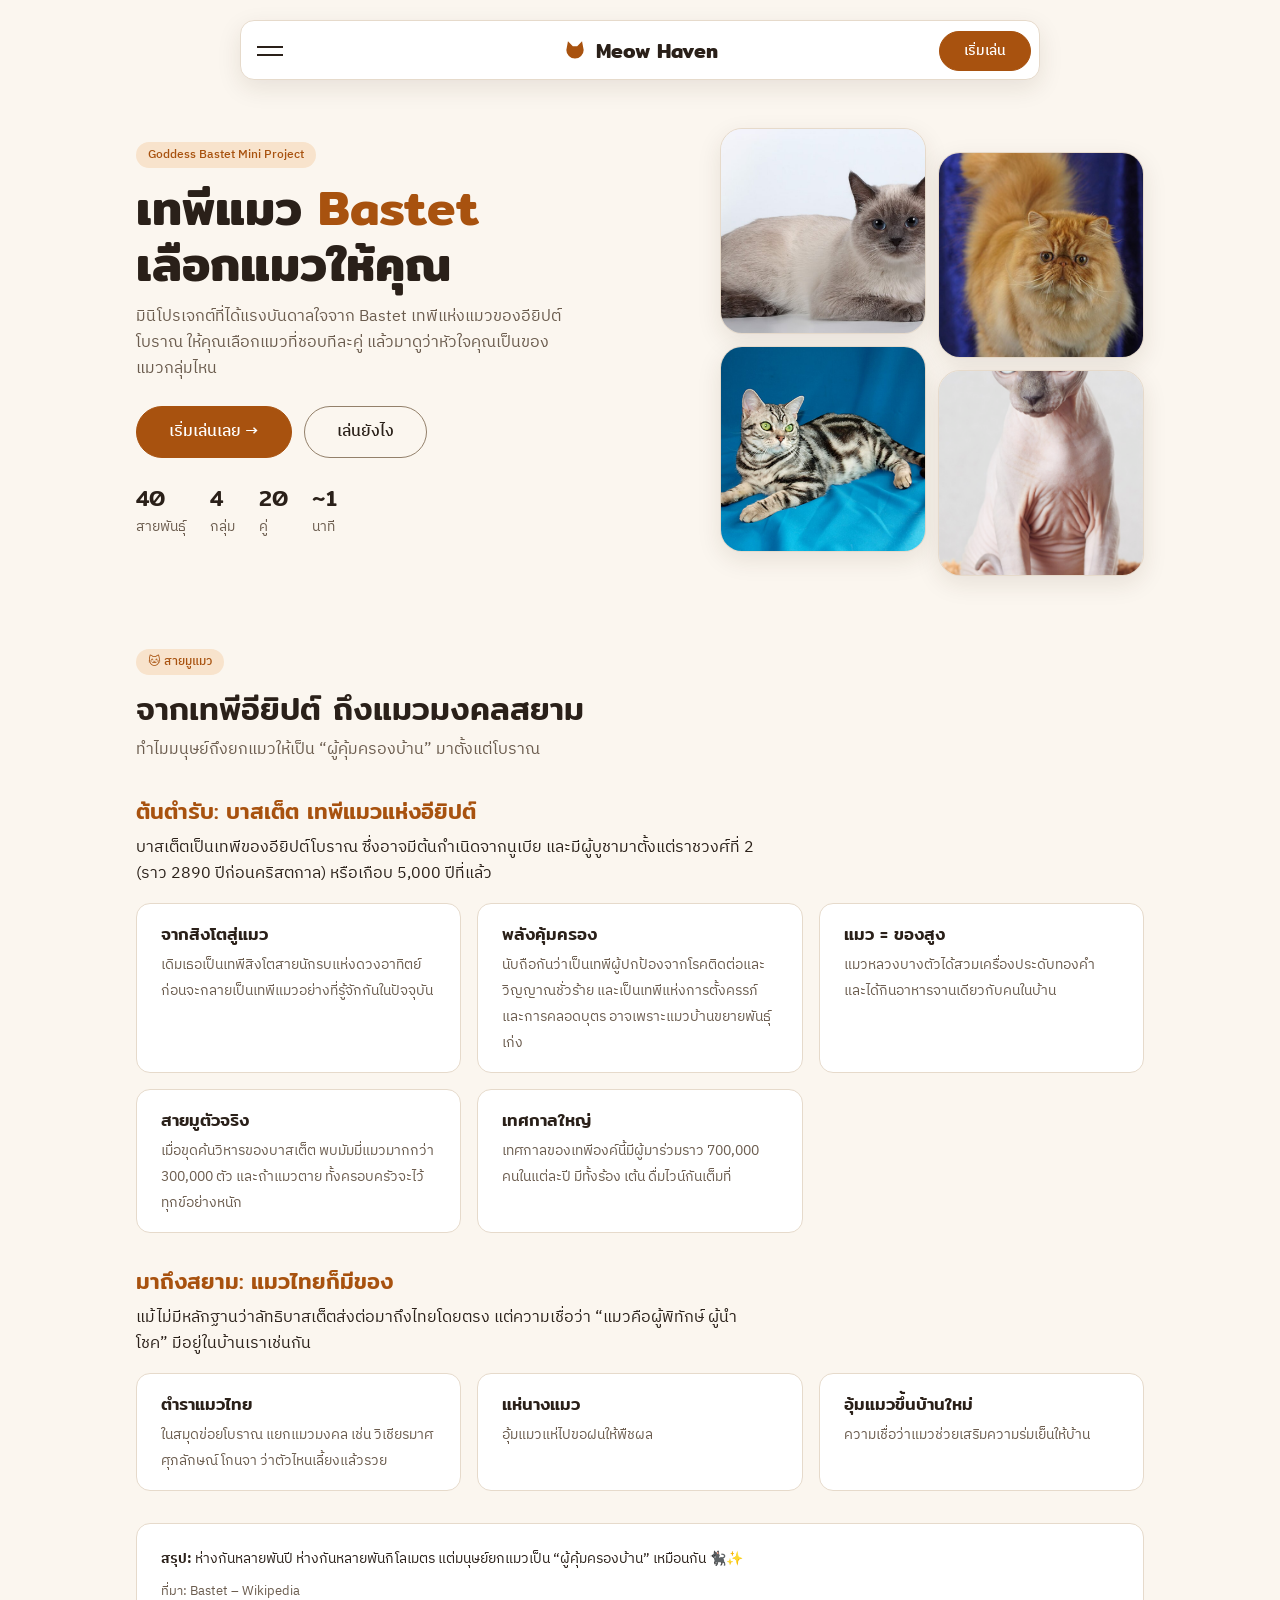
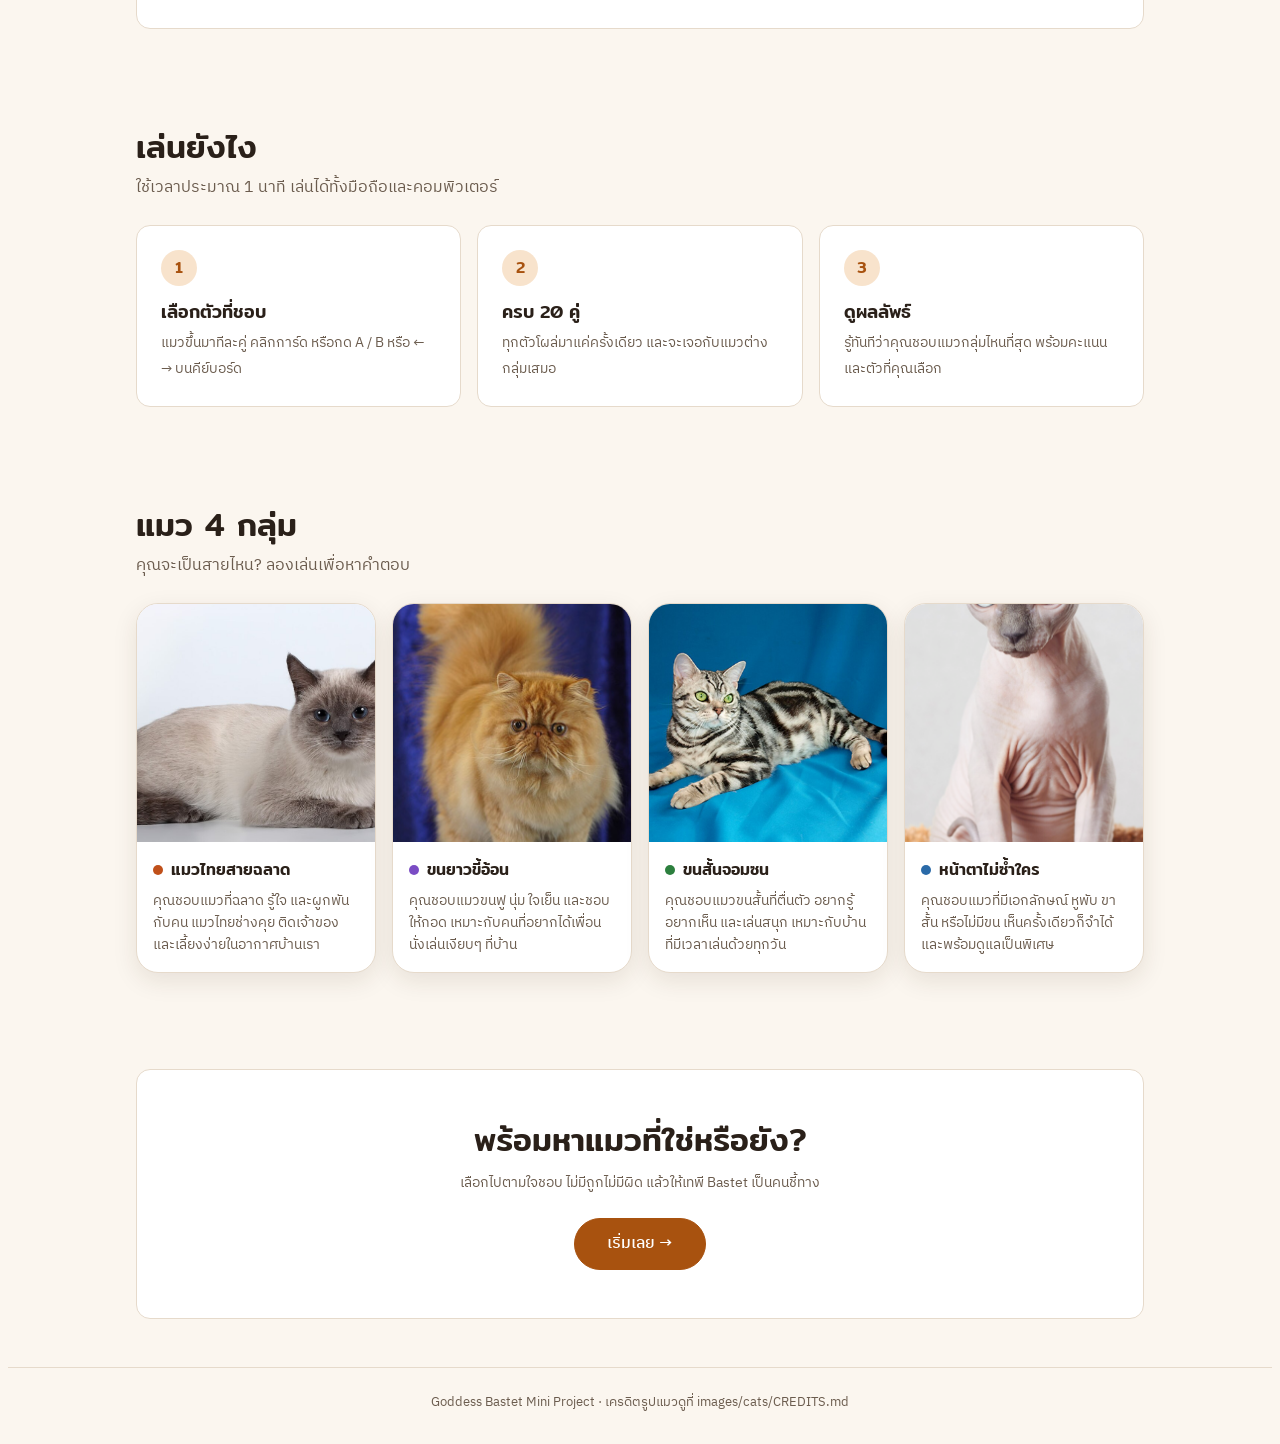
==== about.html @ 427f1155 "new menu to  home and index" ====
<!doctype html>
<html lang="th">

<head>
  <meta charset="utf-8">
  <meta name="viewport" content="width=device-width,initial-scale=1,viewport-fit=cover">
  <title>Goddess Bastet Mini Project</title>
  <meta name="description"
    content="มินิโปรเจกต์ Meow Haven เกมเลือกแมวทีละคู่ เพื่อหาว่าคุณเหมาะกับแมวกลุ่มไหน ตั้งชื่อตามเทพีแมว Bastet">
  <link rel="preconnect" href="https://fonts.googleapis.com">
  <link rel="stylesheet"
    href="https://fonts.googleapis.com/css2?family=IBM+Plex+Sans+Thai:wght@400;500;600&family=Mitr:wght@400;500;600&display=swap">
  <link rel="stylesheet" href="styles.css">
  <style>
    html {
      scroll-padding-top: 84px;
    }

    a {
      color: inherit;
    }

    .mh-btn {
      text-decoration: none;
    }

    .sec {
      padding-block: var(--space-12);
    }

    .sec h2 {
      font-size: 32px;
      line-height: 42px;
      font-weight: 500;
      margin-bottom: var(--space-2);
    }

    .sec>.wrap>p {
      margin: 0 0 var(--space-6);
      color: var(--ink-muted);
      max-width: 620px;
    }

    .hero__art {
      display: grid;
      grid-template-columns: 1fr 1fr;
      gap: var(--space-3);
    }

    .hero__art img {
      width: 100%;
      aspect-ratio: 1/1;
      object-fit: cover;
      border-radius: var(--radius-lg);
      border: 1px solid var(--line);
      box-shadow: var(--shadow-card);
      background: var(--surface-raised);
    }

    .hero__art img:nth-child(even) {
      transform: translateY(var(--space-6));
    }

    .hero__cta {
      display: flex;
      flex-wrap: wrap;
      gap: var(--space-3);
    }

    .sec .mh-chip {
      margin-bottom: var(--space-3);
    }

    .sub {
      font-size: 22px;
      line-height: 32px;
      font-weight: 500;
      margin: var(--space-8) 0 var(--space-2);
      color: var(--brand);
    }

    .sec>.wrap>p.story {
      color: var(--ink);
      margin-bottom: var(--space-4);
    }

    .facts-grid {
      list-style: none;
      margin: 0;
      padding: 0;
      display: grid;
      grid-template-columns: repeat(auto-fill, minmax(260px, 1fr));
      gap: var(--space-4);
    }

    .facts-grid li {
      background: var(--surface);
      border: 1px solid var(--line);
      border-radius: var(--radius-md);
      padding: var(--space-4) var(--space-6);
    }

    .facts-grid b {
      display: block;
      font-family: var(--font-display);
      font-weight: 500;
      font-size: 17px;
      line-height: 28px;
      margin-bottom: var(--space-1);
    }

    .facts-grid span {
      font-size: 14px;
      line-height: 24px;
      color: var(--ink-muted);
    }

    .summary {
      margin-top: var(--space-8);
    }

    .sec>.wrap>.summary p {
      margin: 0 0 var(--space-2);
      color: var(--ink);
      max-width: none;
    }

    .summary small {
      color: var(--ink-muted);
    }

    .steps {
      list-style: none;
      margin: 0;
      padding: 0;
      display: grid;
      grid-template-columns: repeat(3, minmax(0, 1fr));
      gap: var(--space-4);
      counter-reset: step;
    }

    .steps li {
      counter-increment: step;
      background: var(--surface);
      border: 1px solid var(--line);
      border-radius: var(--radius-md);
      padding: var(--space-6);
    }

    .steps li::before {
      content: counter(step);
      display: grid;
      place-items: center;
      width: 36px;
      height: 36px;
      border-radius: 50%;
      background: var(--brand-soft);
      color: var(--brand);
      font-family: var(--font-display);
      font-weight: 500;
      margin-bottom: var(--space-3);
    }

    .steps b {
      display: block;
      font-family: var(--font-display);
      font-weight: 500;
      font-size: 18px;
      line-height: 28px;
      margin-bottom: var(--space-1);
    }

    .steps span {
      font-size: 14px;
      line-height: 24px;
      color: var(--ink-muted);
    }

    .group-grid {
      display: grid;
      grid-template-columns: repeat(4, minmax(0, 1fr));
      gap: var(--space-4);
    }

    .group-card {
      background: var(--surface);
      border: 1px solid var(--line);
      border-radius: var(--radius-lg);
      overflow: hidden;
      box-shadow: var(--shadow-card);
      display: flex;
      flex-direction: column;
    }

    .group-card img {
      width: 100%;
      aspect-ratio: 1/1;
      object-fit: cover;
      display: block;
      background: var(--surface-raised);
    }

    .group-card div {
      padding: var(--space-4);
    }

    .group-card h3 {
      font-size: 16px;
      line-height: 24px;
      font-weight: 500;
      display: flex;
      align-items: center;
      gap: var(--space-2);
      margin-bottom: var(--space-2);
    }

    .group-card h3 i {
      width: 10px;
      height: 10px;
      border-radius: 50%;
      flex: none;
    }

    .group-card p {
      margin: 0;
      font-size: 14px;
      line-height: 22px;
      color: var(--ink-muted);
    }

    .cta {
      text-align: center;
    }

    .cta .mh-panel {
      padding: var(--space-12) var(--space-6);
    }

    .cta h2 {
      margin-bottom: var(--space-3);
    }

    .cta p {
      margin: 0 auto var(--space-6);
      max-width: 480px;
      color: var(--ink-muted);
    }

    .foot {
      border-top: 1px solid var(--line);
      padding-block: var(--space-6);
      font-size: 13px;
      line-height: 20px;
      color: var(--ink-muted);
      text-align: center;
    }

    @media (max-width:820px) {

      .hero,
      .steps {
        grid-template-columns: 1fr;
      }

      .group-grid {
        grid-template-columns: repeat(2, minmax(0, 1fr));
      }

      .hero h1 {
        font-size: 36px;
        line-height: 44px;
      }

      .hero__art {
        order: -1;
      }

      .hero__art img:nth-child(even) {
        transform: none;
      }
    }

    .cn-wrap {
      position: sticky;
      top: 0;
      z-index: 20;
      padding: var(--space-3) var(--space-4) 0;
      display: flex;
      justify-content: center;
      pointer-events: none;
    }

    .cn {
      pointer-events: auto;
      width: 100%;
      max-width: 800px;
      background: var(--surface);
      border: 1px solid var(--line);
      border-radius: var(--radius-md);
      box-shadow: var(--shadow-card);
      height: 60px;
      overflow: hidden;
      transition: height .4s cubic-bezier(.2, .8, .2, 1);
      will-change: height;
    }

    .cn.is-open {
      height: var(--cn-h, 260px);
    }

    .cn__top {
      height: 60px;
      display: flex;
      align-items: center;
      justify-content: space-between;
      padding: 0 var(--space-2) 0 var(--space-4);
      position: relative;
    }

    .cn__logo {
      position: absolute;
      left: 50%;
      transform: translateX(-50%);
      font-family: var(--font-display);
      font-weight: 600;
      font-size: 20px;
      text-decoration: none;
      display: flex;
      align-items: center;
      gap: var(--space-2);
      white-space: nowrap;
    }

    .cn__logo svg {
      width: 26px;
      height: 26px;
      fill: var(--brand);
    }

    .cn__burger {
      all: unset;
      cursor: pointer;
      width: 36px;
      height: 36px;
      display: flex;
      flex-direction: column;
      justify-content: center;
      gap: 6px;
    }

    .cn__burger span {
      display: block;
      height: 2px;
      width: 26px;
      background: var(--ink);
      transition: transform .3s, opacity .3s;
      transform-origin: 50% 50%;
    }

    .cn__burger[aria-expanded="true"] span:first-child {
      transform: translateY(4px) rotate(45deg);
    }

    .cn__burger[aria-expanded="true"] span:last-child {
      transform: translateY(-4px) rotate(-45deg);
    }

    .cn__burger:focus-visible {
      outline: 2px solid var(--brand);
      outline-offset: 3px;
    }

    .cn__cta {
      height: 40px;
    }

    .cn__cards {
      display: flex;
      gap: var(--space-2);
      padding: var(--space-2);
    }

    .cn__card {
      flex: 1 1 0;
      min-width: 0;
      background: var(--c);
      border-radius: var(--radius-sm);
      padding: var(--space-4);
      display: flex;
      flex-direction: column;
      gap: var(--space-1);
      opacity: 0;
      transform: translateY(40px);
      transition: opacity .35s ease-out, transform .35s ease-out;
    }

    .cn.is-open .cn__card {
      opacity: 1;
      transform: none;
    }

    .cn.is-open .cn__card:nth-child(2) {
      transition-delay: .07s;
    }

    .cn.is-open .cn__card:nth-child(3) {
      transition-delay: .14s;
    }

    .cn__card h3 {
      font-size: 20px;
      line-height: 28px;
      font-weight: 500;
      margin-bottom: var(--space-2);
      color: var(--ink);
    }

    .cn__card a {
      font-size: 15px;
      line-height: 24px;
      color: var(--ink);
      text-decoration: none;
      opacity: .85;
      transition: opacity .15s, color .15s;
    }

    .cn__card a:hover {
      opacity: 1;
      color: var(--brand);
    }


    .cn:not(.is-open) .cn__card a {
      visibility: hidden;
    }

    @media (max-width:820px) {
      .cn.is-open {
        height: var(--cn-h, 420px);
      }

      .cn__cards {
        flex-direction: column;
      }

      .cn__card {
        flex: none;
      }
    }

    @media (prefers-reduced-motion:reduce) {

      .cn,
      .cn__card,
      .cn__burger span {
        transition: none;
      }
    }
  </style>
</head>

<body>

  <div class="cn-wrap">
    <nav class="cn" id="cardNav" aria-label="หลัก">
      <div class="cn__top">
        <button class="cn__burger" id="cnBurger" type="button" aria-label="เปิดเมนู" aria-expanded="false"
          aria-controls="cnCards"><span></span><span></span></button>
        <a class="cn__logo" href="Index.html"><svg viewBox="0 0 24 24" aria-hidden="true">
            <path d="M4 11 L5.5 3 L10 7.5 h4 L18.5 3 L20 11 a8 8 0 1 1 -16 0Z" />
          </svg>Meow Haven</a>
        <a class="mh-btn mh-btn--primary cn__cta" href="Index.html">เริ่มเล่น</a>
      </div>
      <div class="cn__cards" id="cnCards">
        <div class="cn__card" style="--c:#3a2a1b">
          <h3>สำรวจ</h3>
          <a href="#about">↗ สายมูแมว</a>
          <a href="#how">↗ เล่นยังไง</a>
          <a href="Index.html">↗ กลับหน้าแรก</a>
        </div>
        <div class="cn__card" style="--c:#2d251f">
          <h3>กลุ่มแมว</h3>
          <a href="#groups">↗ 4 กลุ่มแมว</a>
          <a href="#about">↗ ตำนาน Bastet</a>
        </div>
        <div class="cn__card" style="--c:#4a3320">
          <h3>เล่นเลย</h3>
          <a href="Index.html">↗ A/B Test</a>
          <a href="Index.html#test">↗ เริ่มเลือกแมว</a>
        </div>
      </div>
    </nav>
  </div>

  <main>
    <!-- HERO -->
    <section class="wrap hero">
      <div>
        <span class="mh-chip">Goddess Bastet Mini Project</span>
        <h1>เทพีแมว <em>Bastet</em><br>เลือกแมวให้คุณ</h1>
        <p class="lede">มินิโปรเจกต์ที่ได้แรงบันดาลใจจาก Bastet เทพีแห่งแมวของอียิปต์โบราณ ให้คุณเลือกแมวที่ชอบทีละคู่
          แล้วมาดูว่าหัวใจคุณเป็นของแมวกลุ่มไหน</p>
        <div class="hero__cta">
          <a class="mh-btn mh-btn--primary mh-btn--lg" href="Index.html">เริ่มเล่นเลย →</a>
          <a class="mh-btn mh-btn--lg" href="#how">เล่นยังไง</a>
        </div>
        <div class="facts">
          <span><b>40</b>สายพันธุ์</span><span><b>4</b>กลุ่ม</span><span><b>20</b>คู่</span><span><b>~1</b>นาที</span>
        </div>
      </div>
      <div class="hero__art" aria-hidden="true">
        <img src="images/cats/thai-1.jpg" alt="">
        <img src="images/cats/fluffy-1.jpg" alt="">
        <img src="images/cats/active-1.jpg" alt="">
        <img src="images/cats/unique-1.jpg" alt="">
      </div>
    </section>

    <!-- ABOUT -->
    <section class="sec" id="about">
      <div class="wrap">
        <span class="mh-chip">🐱 สายมูแมว</span>
        <h2>จากเทพีอียิปต์ ถึงแมวมงคลสยาม</h2>
        <p>ทำไมมนุษย์ถึงยกแมวให้เป็น “ผู้คุ้มครองบ้าน” มาตั้งแต่โบราณ</p>

        <h3 class="sub">ต้นตำรับ: บาสเต็ต เทพีแมวแห่งอียิปต์</h3>
        <p class="story">บาสเต็ตเป็นเทพีของอียิปต์โบราณ ซึ่งอาจมีต้นกำเนิดจากนูเบีย และมีผู้บูชามาตั้งแต่ราชวงศ์ที่ 2
          (ราว 2890 ปีก่อนคริสตกาล) หรือเกือบ 5,000 ปีที่แล้ว</p>
        <ul class="facts-grid">
          <li><b>จากสิงโตสู่แมว</b><span>เดิมเธอเป็นเทพีสิงโตสายนักรบแห่งดวงอาทิตย์
              ก่อนจะกลายเป็นเทพีแมวอย่างที่รู้จักกันในปัจจุบัน</span></li>
          <li><b>พลังคุ้มครอง</b><span>นับถือกันว่าเป็นเทพีผู้ปกป้องจากโรคติดต่อและวิญญาณชั่วร้าย
              และเป็นเทพีแห่งการตั้งครรภ์และการคลอดบุตร อาจเพราะแมวบ้านขยายพันธุ์เก่ง</span></li>
          <li><b>แมว = ของสูง</b><span>แมวหลวงบางตัวได้สวมเครื่องประดับทองคำ และได้กินอาหารจานเดียวกับคนในบ้าน</span>
          </li>
          <li><b>สายมูตัวจริง</b><span>เมื่อขุดค้นวิหารของบาสเต็ต พบมัมมี่แมวมากกว่า 300,000 ตัว และถ้าแมวตาย
              ทั้งครอบครัวจะไว้ทุกข์อย่างหนัก</span></li>
          <li><b>เทศกาลใหญ่</b><span>เทศกาลของเทพีองค์นี้มีผู้มาร่วมราว 700,000 คนในแต่ละปี มีทั้งร้อง เต้น
              ดื่มไวน์กันเต็มที่</span></li>
        </ul>

        <h3 class="sub">มาถึงสยาม: แมวไทยก็มีของ</h3>
        <p class="story">แม้ไม่มีหลักฐานว่าลัทธิบาสเต็ตส่งต่อมาถึงไทยโดยตรง แต่ความเชื่อว่า “แมวคือผู้พิทักษ์ ผู้นำโชค”
          มีอยู่ในบ้านเราเช่นกัน</p>
        <ul class="facts-grid">
          <li><b>ตำราแมวไทย</b><span>ในสมุดข่อยโบราณ แยกแมวมงคล เช่น วิเชียรมาศ ศุภลักษณ์ โกนจา
              ว่าตัวไหนเลี้ยงแล้วรวย</span></li>
          <li><b>แห่นางแมว</b><span>อุ้มแมวแห่ไปขอฝนให้พืชผล</span></li>
          <li><b>อุ้มแมวขึ้นบ้านใหม่</b><span>ความเชื่อว่าแมวช่วยเสริมความร่มเย็นให้บ้าน</span></li>
        </ul>

        <div class="mh-panel summary">
          <p><b>สรุป:</b> ห่างกันหลายพันปี ห่างกันหลายพันกิโลเมตร แต่มนุษย์ยกแมวเป็น “ผู้คุ้มครองบ้าน” เหมือนกัน 🐈‍⬛✨
          </p>
          <small>ที่มา: Bastet – Wikipedia</small>
        </div>
      </div>
    </section>

    <!-- HOW -->
    <section class="sec" id="how">
      <div class="wrap">
        <h2>เล่นยังไง</h2>
        <p>ใช้เวลาประมาณ 1 นาที เล่นได้ทั้งมือถือและคอมพิวเตอร์</p>
        <ol class="steps">
          <li><b>เลือกตัวที่ชอบ</b><span>แมวขึ้นมาทีละคู่ คลิกการ์ด หรือกด A / B หรือ ← → บนคีย์บอร์ด</span></li>
          <li><b>ครบ 20 คู่</b><span>ทุกตัวโผล่มาแค่ครั้งเดียว และจะเจอกับแมวต่างกลุ่มเสมอ</span></li>
          <li><b>ดูผลลัพธ์</b><span>รู้ทันทีว่าคุณชอบแมวกลุ่มไหนที่สุด พร้อมคะแนนและตัวที่คุณเลือก</span></li>
        </ol>
      </div>
    </section>

    <!-- GROUPS (rendered from groups.js) -->
    <section class="sec" id="groups">
      <div class="wrap">
        <h2>แมว 4 กลุ่ม</h2>
        <p>คุณจะเป็นสายไหน? ลองเล่นเพื่อหาคำตอบ</p>
        <div class="group-grid" id="groupGrid"></div>
      </div>
    </section>

    <!-- CTA -->
    <section class="sec cta">
      <div class="wrap">
        <div class="mh-panel">
          <h2>พร้อมหาแมวที่ใช่หรือยัง?</h2>
          <p>เลือกไปตามใจชอบ ไม่มีถูกไม่มีผิด แล้วให้เทพี Bastet เป็นคนชี้ทาง</p>
          <a class="mh-btn mh-btn--primary mh-btn--lg" href="Index.html">เริ่มเลย →</a>
        </div>
      </div>
    </section>
  </main>

  <footer class="foot">
    <div class="wrap">Goddess Bastet Mini Project · เครดิตรูปแมวดูที่ images/cats/CREDITS.md</div>
  </footer>

  <script>
    (function () {
      var nav = document.getElementById('cardNav'), btn = document.getElementById('cnBurger'), cards = document.getElementById('cnCards');
      function size() { nav.style.setProperty('--cn-h', (60 + cards.scrollHeight) + 'px'); }
      function set(o) { if (o) size(); nav.classList.toggle('is-open', o); btn.setAttribute('aria-expanded', o); btn.setAttribute('aria-label', o ? 'ปิดเมนู' : 'เปิดเมนู'); }
      btn.addEventListener('click', function () { set(!nav.classList.contains('is-open')); });
      cards.addEventListener('click', function (e) { if (e.target.closest('a')) set(false); });
      document.addEventListener('keydown', function (e) { if (e.key === 'Escape') set(false); });
      window.addEventListener('resize', function () { if (nav.classList.contains('is-open')) size(); });
    })();
  </script>
  <script src="groups.js"></script>
  <script>
    // Build the four group cards from groups.js: cover photo (first cat), name and the group's description
    document.getElementById("groupGrid").innerHTML = Object.keys(groups).map(key => {
      const group = groups[key];
      return `<article class="group-card">
    <img src="images/cats/${key}-1.jpg" alt="">
    <div><h3><i style="background:var(${group.color})"></i>${group.name}</h3><p>${group.desc}</p></div>
  </article>`;
    }).join("");
  </script>
</body>

</html>
---- styles.css ----
/* Layout: sticky nav, one centred column (max 1040px); three screens swap in place: intro → test → result */
:root {
  --bg:#17130f; --surface:#221c17; --surface-raised:#2d251f; --line:#3d332b; --line-strong:#7d6e60;
  --ink:#f5ede4; --ink-muted:#b3a596; --brand:#f2a65a; --brand-soft:#3a2a1b; --on-brand:#1d140c;
  --group-thai:#f08a4b; --group-fluffy:#b48ff0; --group-active:#7fd18b; --group-unique:#6cb8f0;
  --shadow-card:0 8px 24px rgba(0,0,0,.35); --shadow-lift:0 14px 36px rgba(0,0,0,.5);
  --font-display:"Mitr","IBM Plex Sans Thai",system-ui,sans-serif;
  --font-body:"IBM Plex Sans Thai",system-ui,sans-serif;
  --space-1:4px; --space-2:8px; --space-3:12px; --space-4:16px; --space-6:24px; --space-8:32px; --space-12:48px;
  --radius-sm:8px; --radius-md:14px; --radius-lg:22px; --radius-pill:999px;
  color-scheme:dark;
}
@media (prefers-color-scheme: light) { :root:not([data-theme="dark"]) {
  --bg:#fbf6ef; --surface:#ffffff; --surface-raised:#f3eadf; --line:#e6dacb; --line-strong:#93806a;
  --ink:#2a2019; --ink-muted:#6b5c4e; --brand:#a8520f; --brand-soft:#f8e3cc; --on-brand:#ffffff;
  --group-thai:#c0501a; --group-fluffy:#7a4cc4; --group-active:#2c7f3e; --group-unique:#2a6aa8;
  --shadow-card:0 8px 24px rgba(60,40,20,.10); --shadow-lift:0 14px 36px rgba(60,40,20,.18);
  color-scheme:light; } }
:root[data-theme="light"] {
  --bg:#fbf6ef; --surface:#ffffff; --surface-raised:#f3eadf; --line:#e6dacb; --line-strong:#93806a;
  --ink:#2a2019; --ink-muted:#6b5c4e; --brand:#a8520f; --brand-soft:#f8e3cc; --on-brand:#ffffff;
  --group-thai:#c0501a; --group-fluffy:#7a4cc4; --group-active:#2c7f3e; --group-unique:#2a6aa8;
  --shadow-card:0 8px 24px rgba(60,40,20,.10); --shadow-lift:0 14px 36px rgba(60,40,20,.18);
  color-scheme:light;
}
* { box-sizing:border-box; }
body { background:var(--bg); color:var(--ink); font-family:var(--font-body); font-size:16px; line-height:26px; }
h1,h2,h3 { font-family:var(--font-display); text-wrap:balance; margin:0; }
.wrap { max-width:1040px; margin:0 auto; padding-left:max(16px, env(safe-area-inset-left,0px)); padding-right:max(16px, env(safe-area-inset-right,0px)); }

/* Nav */
.mh-nav { position:sticky; top:env(safe-area-inset-top,0px); z-index:10; background:var(--surface); border-bottom:1px solid var(--line); }
.mh-nav .wrap { display:flex; align-items:center; justify-content:space-between; gap:var(--space-4); padding-block:var(--space-3); }
.mh-nav__logo { font-family:var(--font-display); font-weight:600; font-size:20px; color:var(--ink); text-decoration:none; display:flex; align-items:center; gap:var(--space-2); white-space:nowrap; }
.mh-nav__logo svg { width:26px; height:26px; fill:var(--brand); }
.mh-nav__links { display:flex; gap:var(--space-1); list-style:none; margin:0; padding:0; }
.mh-nav__links a { display:block; padding:var(--space-2) var(--space-3); border-radius:var(--radius-pill); font-size:14px; line-height:22px; color:var(--ink-muted); text-decoration:none; white-space:nowrap; transition:background .15s ease-out,color .15s ease-out; }
.mh-nav__links a:hover { background:var(--surface-raised); color:var(--ink); }
.mh-nav__links a[aria-current="page"] { background:var(--brand-soft); color:var(--brand); font-weight:500; }

/* Buttons */
.mh-btn { font:inherit; font-size:14px; line-height:20px; font-weight:500; height:44px; padding:0 var(--space-6); border-radius:var(--radius-pill); border:1px solid var(--line-strong); background:transparent; color:var(--ink); cursor:pointer; display:inline-flex; align-items:center; gap:var(--space-2); transition:background .15s ease-out,transform .15s ease-out; }
.mh-btn:hover { background:var(--surface-raised); }
.mh-btn:active { transform:translateY(1px); }
.mh-btn--primary { background:var(--brand); border-color:var(--brand); color:var(--on-brand); }
.mh-btn--primary:hover { background:var(--brand); filter:brightness(1.08); }
.mh-btn--lg { height:52px; padding:0 var(--space-8); font-size:16px; }
:focus-visible { outline:2px solid var(--brand); outline-offset:3px; }

.mh-chip { display:inline-flex; font-size:12px; line-height:18px; font-weight:500; padding:var(--space-1) var(--space-3); border-radius:var(--radius-pill); background:var(--brand-soft); color:var(--brand); }
.mh-panel { background:var(--surface); border:1px solid var(--line); border-radius:var(--radius-md); padding:var(--space-6); min-width:0; }
.muted { color:var(--ink-muted); }

/* Intro */
.hero { display:grid; grid-template-columns:1.3fr 1fr; gap:var(--space-8); align-items:center; padding-block:var(--space-12); }
.hero h1 { font-size:48px; line-height:56px; font-weight:600; margin:var(--space-3) 0; }
.hero h1 em { font-style:normal; color:var(--brand); }
.lede { color:var(--ink-muted); margin:0 0 var(--space-6); max-width:440px; }
.facts { display:flex; gap:var(--space-6); margin-top:var(--space-6); font-size:14px; color:var(--ink-muted); }
.facts b { display:block; font-family:var(--font-display); font-size:22px; line-height:32px; color:var(--ink); font-weight:500; }
.mh-panel h2 { font-size:22px; line-height:32px; font-weight:500; margin-bottom:var(--space-1); }
.mh-panel > p { margin:0 0 var(--space-4); font-size:14px; line-height:22px; color:var(--ink-muted); }
.rules { margin:0; padding-left:20px; font-size:14px; line-height:24px; color:var(--ink-muted); display:grid; gap:var(--space-1); }

.breeds { padding-block:0 var(--space-12); }
.breeds h2 { font-size:32px; line-height:42px; font-weight:500; margin-bottom:var(--space-2); }
.breeds > p { margin:0 0 var(--space-6); color:var(--ink-muted); }
.breed-grid { display:grid; grid-template-columns:repeat(4,minmax(0,1fr)); gap:var(--space-4); }
.breed-col h3 { font-size:16px; line-height:24px; font-weight:500; display:flex; align-items:center; gap:var(--space-2); margin-bottom:var(--space-2); }
.breed-col h3 i { width:10px; height:10px; border-radius:50%; display:inline-block; }
.breed-col ul { list-style:none; margin:0; padding:0; font-size:14px; line-height:22px; }
.breed-col li { padding:var(--space-1) 0; border-top:1px solid var(--line); display:flex; justify-content:space-between; gap:var(--space-2); }
.breed-col li span { color:var(--ink-muted); text-align:right; }

/* Test */
.test { padding-block:var(--space-8) var(--space-12); display:flex; flex-direction:column; align-items:center; gap:var(--space-8); }
.mh-progress { display:flex; flex-direction:column; gap:var(--space-2); width:100%; max-width:640px; }
.mh-progress__meta { display:flex; justify-content:space-between; gap:var(--space-2); font-size:12px; line-height:18px; font-weight:500; color:var(--ink-muted); font-variant-numeric:tabular-nums; }
.mh-progress__track { height:8px; border-radius:var(--radius-sm); background:var(--surface-raised); overflow:hidden; }
.mh-progress__fill { height:100%; width:0; border-radius:var(--radius-sm); background:var(--brand); transition:width .25s ease-out; }
.test h2 { font-size:22px; line-height:32px; font-weight:500; text-align:center; }
.mh-vs { display:flex; gap:var(--space-6); align-items:center; justify-content:center; width:100%; }
.mh-vs__or { font-family:var(--font-display); font-size:14px; color:var(--ink-muted); }
.mh-card { all:unset; box-sizing:border-box; display:flex; flex-direction:column; width:100%; max-width:300px; background:var(--surface); border:1px solid var(--line); border-radius:var(--radius-lg); box-shadow:var(--shadow-card); overflow:hidden; cursor:pointer; transition:transform .2s ease-out,box-shadow .2s ease-out,border-color .2s; }
.mh-card:hover { transform:translateY(-4px); box-shadow:var(--shadow-lift); }
.mh-card:focus-visible { outline:2px solid var(--brand); outline-offset:3px; }
.mh-card.is-chosen { animation:mh-pop .3s ease-out; border-color:var(--brand); }
.mh-card__photo { aspect-ratio:1/1; width:100%; max-width:100%; display:block; background:var(--surface-raised); object-fit:cover; }
.mh-card__photo svg { width:100%; height:100%; display:block; }
.mh-card__body { padding:var(--space-4); display:flex; flex-direction:column; gap:var(--space-1); }
.mh-card__name { font-family:var(--font-display); font-size:22px; line-height:32px; font-weight:500; }
.mh-card__trait { font-size:14px; line-height:22px; color:var(--ink-muted); }
.mh-card__key { align-self:flex-start; margin-top:var(--space-2); font-size:12px; line-height:18px; font-weight:500; padding:0 var(--space-2); border:1px solid var(--line-strong); border-radius:var(--radius-pill); color:var(--ink-muted); }
@keyframes mh-pop { 0%{transform:scale(1)} 40%{transform:scale(1.04)} 100%{transform:scale(1)} }

/* Result */
.result { padding-block:var(--space-12); display:grid; grid-template-columns:1fr 1fr; gap:var(--space-8); align-items:start; }
.result h1 { font-size:48px; line-height:56px; font-weight:600; margin:var(--space-3) 0 var(--space-3); }
.result .desc { color:var(--ink-muted); margin:0 0 var(--space-6); max-width:460px; }
.actions { display:flex; gap:var(--space-3); flex-wrap:wrap; }
.scores { list-style:none; margin:0; padding:0; display:flex; flex-direction:column; }
.mh-score { display:grid; grid-template-columns:28px minmax(0,1fr) auto; align-items:center; gap:var(--space-3); padding:var(--space-2) 0; border-top:1px solid var(--line); font-size:14px; line-height:22px; font-weight:500; color:var(--ink-muted); }
.mh-score:first-child { border-top:0; }
.mh-score__rank { font-family:var(--font-display); font-size:16px; color:var(--ink-muted); font-variant-numeric:tabular-nums; }
.mh-score__name { min-width:0; }
.mh-score__value { text-align:right; font-variant-numeric:tabular-nums; }
.mh-score__value b { font-family:var(--font-display); font-size:18px; font-weight:500; }
.mh-score.is-winner { color:var(--ink); }
.mh-score.is-winner .mh-score__rank { color:var(--brand); }
.mh-score.is-winner .mh-score__name { font-weight:600; }
.picked { grid-column:1/-1; }
.picked h2 { font-size:22px; line-height:32px; font-weight:500; margin-bottom:var(--space-4); }
.mini-grid { display:grid; grid-template-columns:repeat(auto-fill,minmax(140px,1fr)); gap:var(--space-4); }
.mini { background:var(--surface); border:1px solid var(--line); border-radius:var(--radius-md); overflow:hidden; }
.mini .mh-card__photo { border-radius:0; }
.mini div:last-child { padding:var(--space-2) var(--space-3); font-size:14px; line-height:20px; }
.mini small { display:block; color:var(--ink-muted); font-size:12px; line-height:18px; }

@media (max-width:760px) {
  .hero, .result { grid-template-columns:1fr; }
  .breed-grid { grid-template-columns:repeat(2,minmax(0,1fr)); }
}
@media (max-width:600px) {
  .hero h1, .result h1 { font-size:36px; line-height:44px; }
  .mh-nav__links a { padding:var(--space-2); }
  .mh-nav__links li.hide-sm { display:none; }
  .mh-vs { flex-direction:column; gap:var(--space-3); }
  .mh-card { max-width:none; flex-direction:row; }
  .mh-card__photo { width:120px; flex:none; }
  .mh-card__body { justify-content:center; }
  .breed-grid { grid-template-columns:1fr; }
}
@media (prefers-reduced-motion: reduce) { *, *::before, *::after { transition:none !important; animation:none !important; } }
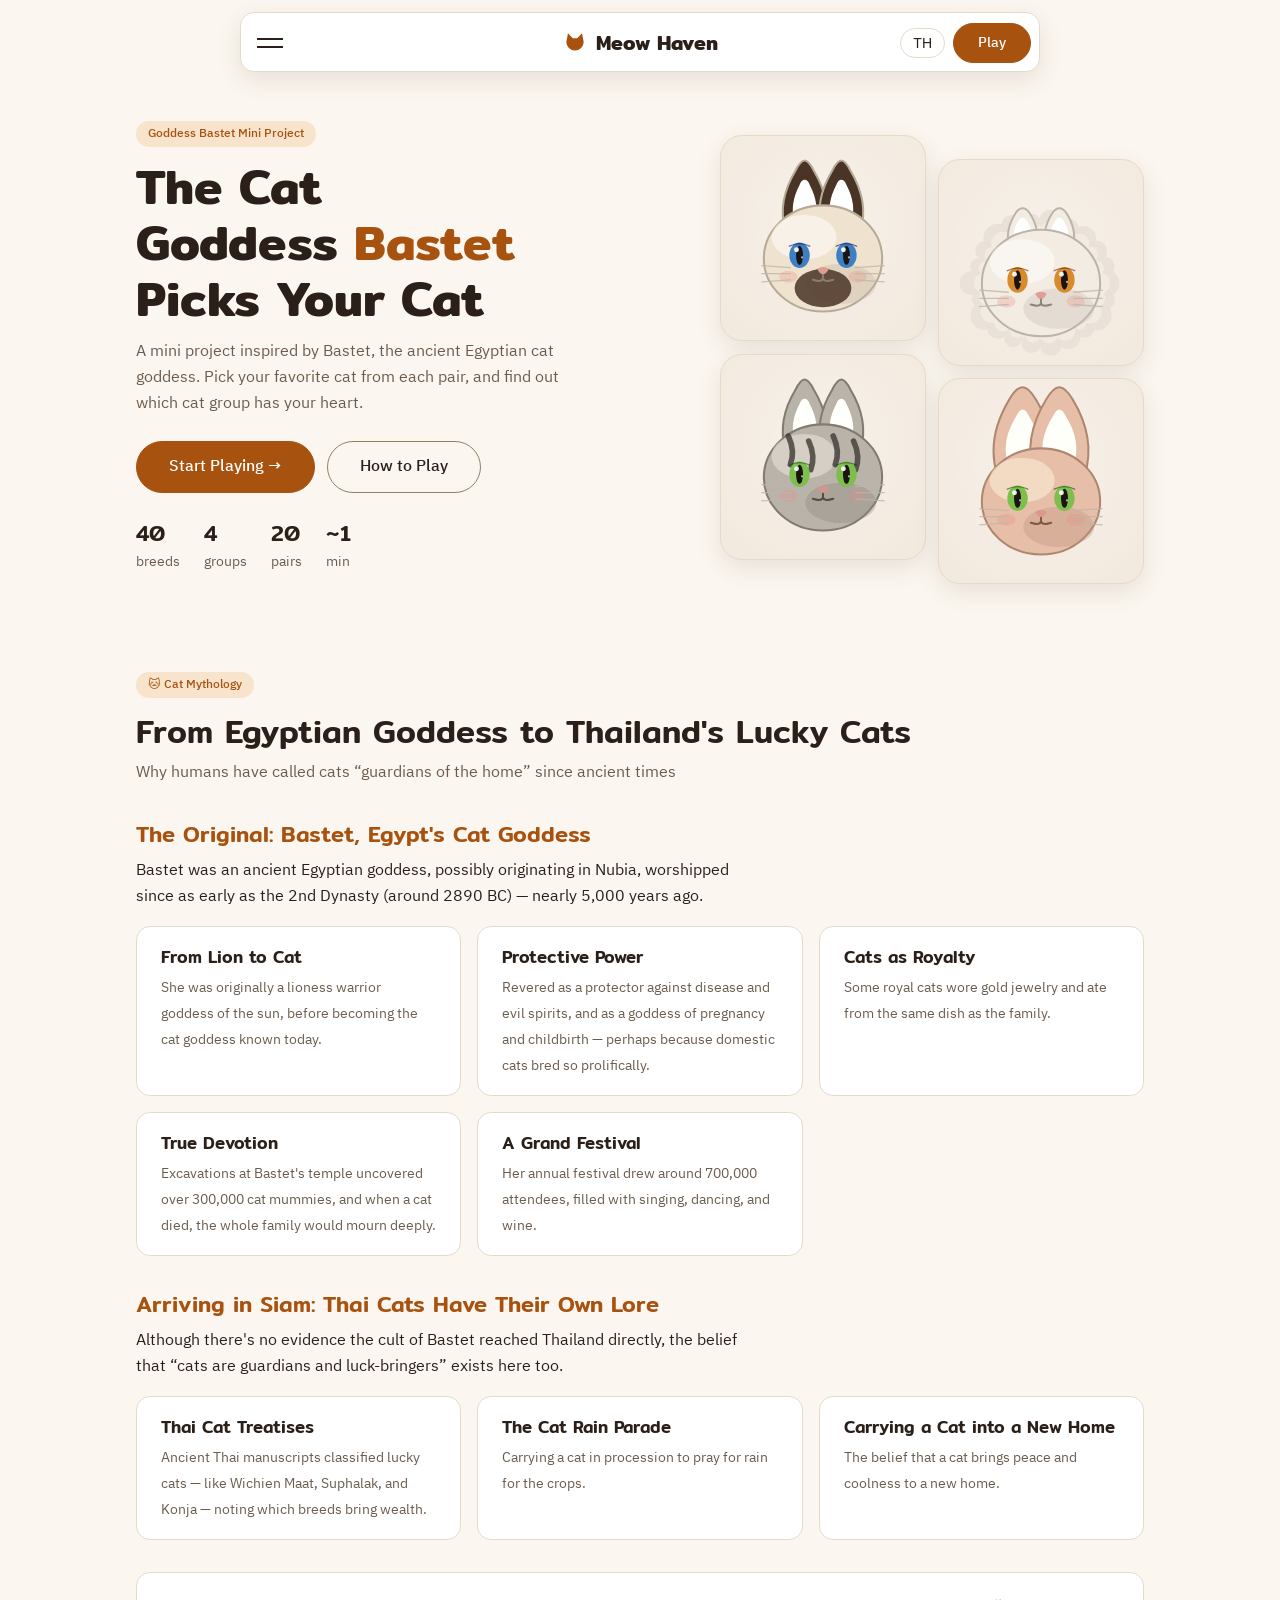
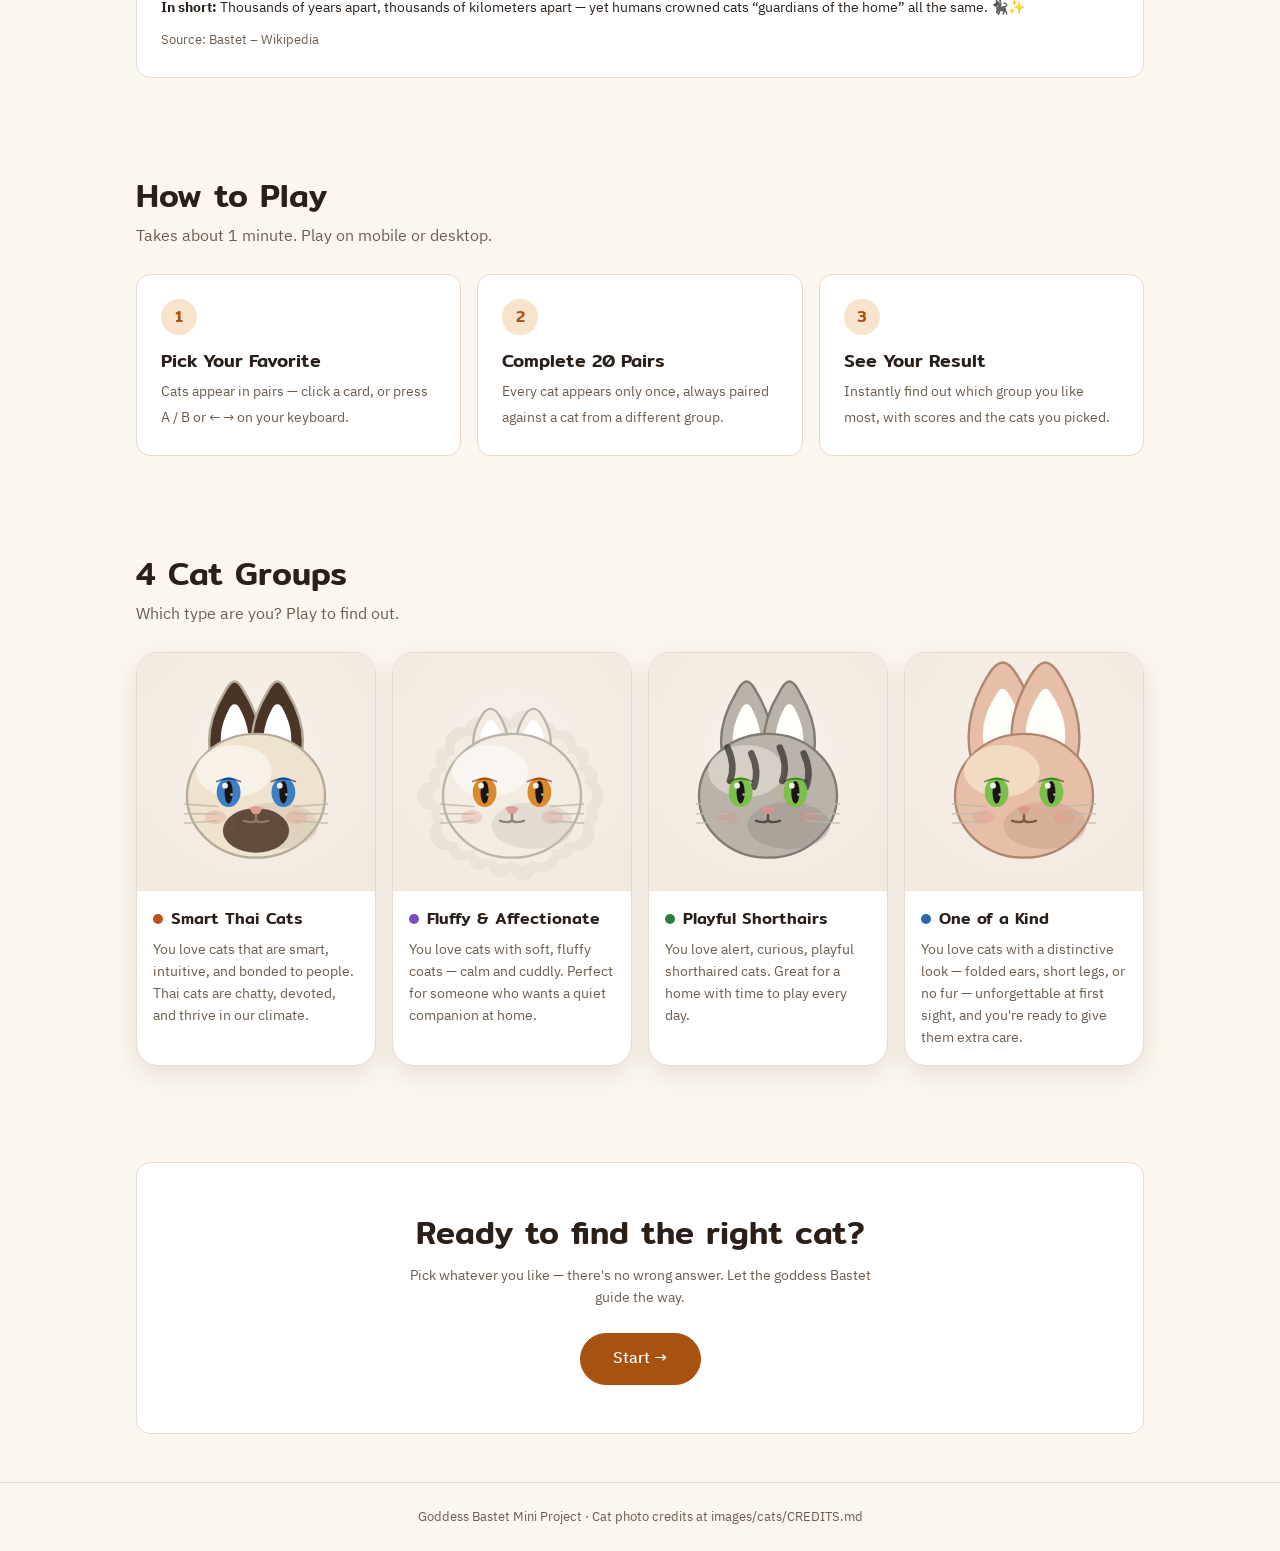
==== commit 6b206c4b: "Add i18n support, replace cat photos with generated SVGs, add breed reference doc Co-Authored-By: Cl" ====
--- a/about.html
+++ b/about.html
@@ -5,7 +5,7 @@
   <meta charset="utf-8">
   <meta name="viewport" content="width=device-width,initial-scale=1,viewport-fit=cover">
   <title>Goddess Bastet Mini Project</title>
-  <meta name="description"
+  <meta name="description" data-i18n-meta="about.meta"
     content="มินิโปรเจกต์ Meow Haven เกมเลือกแมวทีละคู่ เพื่อหาว่าคุณเหมาะกับแมวกลุ่มไหน ตั้งชื่อตามเทพีแมว Bastet">
   <link rel="preconnect" href="https://fonts.googleapis.com">
   <link rel="stylesheet"
@@ -462,31 +462,34 @@
 <body>
 
   <div class="cn-wrap">
-    <nav class="cn" id="cardNav" aria-label="หลัก">
+    <nav class="cn" id="cardNav" data-i18n-aria-label="nav.aria">
       <div class="cn__top">
-        <button class="cn__burger" id="cnBurger" type="button" aria-label="เปิดเมนู" aria-expanded="false"
+        <button class="cn__burger" id="cnBurger" type="button" data-i18n-aria-label="nav.openMenu" aria-expanded="false"
           aria-controls="cnCards"><span></span><span></span></button>
         <a class="cn__logo" href="Index.html"><svg viewBox="0 0 24 24" aria-hidden="true">
             <path d="M4 11 L5.5 3 L10 7.5 h4 L18.5 3 L20 11 a8 8 0 1 1 -16 0Z" />
           </svg>Meow Haven</a>
-        <a class="mh-btn mh-btn--primary cn__cta" href="Index.html">เริ่มเล่น</a>
+        <div class="cn__right">
+          <button type="button" class="theme-toggle" id="langToggleBtn">EN</button>
+          <a class="mh-btn mh-btn--primary cn__cta" href="Index.html" data-i18n="nav.play">เริ่มเล่น</a>
+        </div>
       </div>
       <div class="cn__cards" id="cnCards">
         <div class="cn__card" style="--c:#3a2a1b">
-          <h3>สำรวจ</h3>
-          <a href="#about">↗ สายมูแมว</a>
-          <a href="#how">↗ เล่นยังไง</a>
-          <a href="Index.html">↗ กลับหน้าแรก</a>
+          <h3 data-i18n="nav.explore">สำรวจ</h3>
+          <a href="#about" data-i18n="nav.exploreMyth">↗ สายมูแมว</a>
+          <a href="#how" data-i18n="nav.exploreHow">↗ เล่นยังไง</a>
+          <a href="Index.html" data-i18n="nav.exploreHome">↗ กลับหน้าแรก</a>
         </div>
         <div class="cn__card" style="--c:#2d251f">
-          <h3>กลุ่มแมว</h3>
-          <a href="#groups">↗ 4 กลุ่มแมว</a>
-          <a href="#about">↗ ตำนาน Bastet</a>
+          <h3 data-i18n="nav.groups">กลุ่มแมว</h3>
+          <a href="#groups" data-i18n="nav.groups4">↗ 4 กลุ่มแมว</a>
+          <a href="#about" data-i18n="nav.groupsBastet">↗ ตำนาน Bastet</a>
         </div>
         <div class="cn__card" style="--c:#4a3320">
-          <h3>เล่นเลย</h3>
-          <a href="Index.html">↗ A/B Test</a>
-          <a href="Index.html#test">↗ เริ่มเลือกแมว</a>
+          <h3 data-i18n="nav.playNow">เล่นเลย</h3>
+          <a href="Index.html" data-i18n="nav.playAB">↗ A/B Test</a>
+          <a href="Index.html#test" data-i18n="nav.playStart">↗ เริ่มเลือกแมว</a>
         </div>
       </div>
     </nav>
@@ -497,62 +500,62 @@
     <section class="wrap hero">
       <div>
         <span class="mh-chip">Goddess Bastet Mini Project</span>
-        <h1>เทพีแมว <em>Bastet</em><br>เลือกแมวให้คุณ</h1>
-        <p class="lede">มินิโปรเจกต์ที่ได้แรงบันดาลใจจาก Bastet เทพีแห่งแมวของอียิปต์โบราณ ให้คุณเลือกแมวที่ชอบทีละคู่
+        <h1 data-i18n-html="about.hero.title">เทพีแมว <em>Bastet</em><br>เลือกแมวให้คุณ</h1>
+        <p class="lede" data-i18n="about.hero.lede">มินิโปรเจกต์ที่ได้แรงบันดาลใจจาก Bastet เทพีแห่งแมวของอียิปต์โบราณ ให้คุณเลือกแมวที่ชอบทีละคู่
           แล้วมาดูว่าหัวใจคุณเป็นของแมวกลุ่มไหน</p>
         <div class="hero__cta">
-          <a class="mh-btn mh-btn--primary mh-btn--lg" href="Index.html">เริ่มเล่นเลย →</a>
-          <a class="mh-btn mh-btn--lg" href="#how">เล่นยังไง</a>
+          <a class="mh-btn mh-btn--primary mh-btn--lg" href="Index.html" data-i18n="about.hero.start">เริ่มเล่นเลย →</a>
+          <a class="mh-btn mh-btn--lg" href="#how" data-i18n="hero.howto">เล่นยังไง</a>
         </div>
         <div class="facts">
-          <span><b>40</b>สายพันธุ์</span><span><b>4</b>กลุ่ม</span><span><b>20</b>คู่</span><span><b>~1</b>นาที</span>
+          <span><b>40</b><span data-i18n="hero.facts.breeds">สายพันธุ์</span></span><span><b>4</b><span data-i18n="hero.facts.groups">กลุ่ม</span></span><span><b>20</b><span data-i18n="hero.facts.pairs">คู่</span></span><span><b>~1</b><span data-i18n="hero.facts.minutes">นาที</span></span>
         </div>
       </div>
       <div class="hero__art" aria-hidden="true">
-        <img src="images/cats/thai-1.jpg" alt="">
-        <img src="images/cats/fluffy-1.jpg" alt="">
-        <img src="images/cats/active-1.jpg" alt="">
-        <img src="images/cats/unique-1.jpg" alt="">
+        <img src="images/cats/thai-1.svg" alt="">
+        <img src="images/cats/fluffy-1.svg" alt="">
+        <img src="images/cats/active-1.svg" alt="">
+        <img src="images/cats/unique-1.svg" alt="">
       </div>
     </section>
 
     <!-- ABOUT -->
     <section class="sec" id="about">
       <div class="wrap">
-        <span class="mh-chip">🐱 สายมูแมว</span>
-        <h2>จากเทพีอียิปต์ ถึงแมวมงคลสยาม</h2>
-        <p>ทำไมมนุษย์ถึงยกแมวให้เป็น “ผู้คุ้มครองบ้าน” มาตั้งแต่โบราณ</p>
-
-        <h3 class="sub">ต้นตำรับ: บาสเต็ต เทพีแมวแห่งอียิปต์</h3>
-        <p class="story">บาสเต็ตเป็นเทพีของอียิปต์โบราณ ซึ่งอาจมีต้นกำเนิดจากนูเบีย และมีผู้บูชามาตั้งแต่ราชวงศ์ที่ 2
+        <span class="mh-chip" data-i18n="about.chip">🐱 สายมูแมว</span>
+        <h2 data-i18n="about.title">จากเทพีอียิปต์ ถึงแมวมงคลสยาม</h2>
+        <p data-i18n="about.lede">ทำไมมนุษย์ถึงยกแมวให้เป็น “ผู้คุ้มครองบ้าน” มาตั้งแต่โบราณ</p>
+
+        <h3 class="sub" data-i18n="about.sub1">ต้นตำรับ: บาสเต็ต เทพีแมวแห่งอียิปต์</h3>
+        <p class="story" data-i18n="about.story1">บาสเต็ตเป็นเทพีของอียิปต์โบราณ ซึ่งอาจมีต้นกำเนิดจากนูเบีย และมีผู้บูชามาตั้งแต่ราชวงศ์ที่ 2
           (ราว 2890 ปีก่อนคริสตกาล) หรือเกือบ 5,000 ปีที่แล้ว</p>
         <ul class="facts-grid">
-          <li><b>จากสิงโตสู่แมว</b><span>เดิมเธอเป็นเทพีสิงโตสายนักรบแห่งดวงอาทิตย์
+          <li><b data-i18n="about.f1.b">จากสิงโตสู่แมว</b><span data-i18n="about.f1.s">เดิมเธอเป็นเทพีสิงโตสายนักรบแห่งดวงอาทิตย์
               ก่อนจะกลายเป็นเทพีแมวอย่างที่รู้จักกันในปัจจุบัน</span></li>
-          <li><b>พลังคุ้มครอง</b><span>นับถือกันว่าเป็นเทพีผู้ปกป้องจากโรคติดต่อและวิญญาณชั่วร้าย
+          <li><b data-i18n="about.f2.b">พลังคุ้มครอง</b><span data-i18n="about.f2.s">นับถือกันว่าเป็นเทพีผู้ปกป้องจากโรคติดต่อและวิญญาณชั่วร้าย
               และเป็นเทพีแห่งการตั้งครรภ์และการคลอดบุตร อาจเพราะแมวบ้านขยายพันธุ์เก่ง</span></li>
-          <li><b>แมว = ของสูง</b><span>แมวหลวงบางตัวได้สวมเครื่องประดับทองคำ และได้กินอาหารจานเดียวกับคนในบ้าน</span>
+          <li><b data-i18n="about.f3.b">แมว = ของสูง</b><span data-i18n="about.f3.s">แมวหลวงบางตัวได้สวมเครื่องประดับทองคำ และได้กินอาหารจานเดียวกับคนในบ้าน</span>
           </li>
-          <li><b>สายมูตัวจริง</b><span>เมื่อขุดค้นวิหารของบาสเต็ต พบมัมมี่แมวมากกว่า 300,000 ตัว และถ้าแมวตาย
+          <li><b data-i18n="about.f4.b">สายมูตัวจริง</b><span data-i18n="about.f4.s">เมื่อขุดค้นวิหารของบาสเต็ต พบมัมมี่แมวมากกว่า 300,000 ตัว และถ้าแมวตาย
               ทั้งครอบครัวจะไว้ทุกข์อย่างหนัก</span></li>
-          <li><b>เทศกาลใหญ่</b><span>เทศกาลของเทพีองค์นี้มีผู้มาร่วมราว 700,000 คนในแต่ละปี มีทั้งร้อง เต้น
+          <li><b data-i18n="about.f5.b">เทศกาลใหญ่</b><span data-i18n="about.f5.s">เทศกาลของเทพีองค์นี้มีผู้มาร่วมราว 700,000 คนในแต่ละปี มีทั้งร้อง เต้น
               ดื่มไวน์กันเต็มที่</span></li>
         </ul>
 
-        <h3 class="sub">มาถึงสยาม: แมวไทยก็มีของ</h3>
-        <p class="story">แม้ไม่มีหลักฐานว่าลัทธิบาสเต็ตส่งต่อมาถึงไทยโดยตรง แต่ความเชื่อว่า “แมวคือผู้พิทักษ์ ผู้นำโชค”
+        <h3 class="sub" data-i18n="about.sub2">มาถึงสยาม: แมวไทยก็มีของ</h3>
+        <p class="story" data-i18n="about.story2">แม้ไม่มีหลักฐานว่าลัทธิบาสเต็ตส่งต่อมาถึงไทยโดยตรง แต่ความเชื่อว่า “แมวคือผู้พิทักษ์ ผู้นำโชค”
           มีอยู่ในบ้านเราเช่นกัน</p>
         <ul class="facts-grid">
-          <li><b>ตำราแมวไทย</b><span>ในสมุดข่อยโบราณ แยกแมวมงคล เช่น วิเชียรมาศ ศุภลักษณ์ โกนจา
+          <li><b data-i18n="about.g1.b">ตำราแมวไทย</b><span data-i18n="about.g1.s">ในสมุดข่อยโบราณ แยกแมวมงคล เช่น วิเชียรมาศ ศุภลักษณ์ โกนจา
               ว่าตัวไหนเลี้ยงแล้วรวย</span></li>
-          <li><b>แห่นางแมว</b><span>อุ้มแมวแห่ไปขอฝนให้พืชผล</span></li>
-          <li><b>อุ้มแมวขึ้นบ้านใหม่</b><span>ความเชื่อว่าแมวช่วยเสริมความร่มเย็นให้บ้าน</span></li>
+          <li><b data-i18n="about.g2.b">แห่นางแมว</b><span data-i18n="about.g2.s">อุ้มแมวแห่ไปขอฝนให้พืชผล</span></li>
+          <li><b data-i18n="about.g3.b">อุ้มแมวขึ้นบ้านใหม่</b><span data-i18n="about.g3.s">ความเชื่อว่าแมวช่วยเสริมความร่มเย็นให้บ้าน</span></li>
         </ul>
 
         <div class="mh-panel summary">
-          <p><b>สรุป:</b> ห่างกันหลายพันปี ห่างกันหลายพันกิโลเมตร แต่มนุษย์ยกแมวเป็น “ผู้คุ้มครองบ้าน” เหมือนกัน 🐈‍⬛✨
+          <p data-i18n-html="about.summary"><b>สรุป:</b> ห่างกันหลายพันปี ห่างกันหลายพันกิโลเมตร แต่มนุษย์ยกแมวเป็น “ผู้คุ้มครองบ้าน” เหมือนกัน 🐈‍⬛✨
           </p>
-          <small>ที่มา: Bastet – Wikipedia</small>
+          <small data-i18n="about.source">ที่มา: Bastet – Wikipedia</small>
         </div>
       </div>
     </section>
@@ -560,12 +563,12 @@
     <!-- HOW -->
     <section class="sec" id="how">
       <div class="wrap">
-        <h2>เล่นยังไง</h2>
-        <p>ใช้เวลาประมาณ 1 นาที เล่นได้ทั้งมือถือและคอมพิวเตอร์</p>
+        <h2 data-i18n="how.title">เล่นยังไง</h2>
+        <p data-i18n="how.lede">ใช้เวลาประมาณ 1 นาที เล่นได้ทั้งมือถือและคอมพิวเตอร์</p>
         <ol class="steps">
-          <li><b>เลือกตัวที่ชอบ</b><span>แมวขึ้นมาทีละคู่ คลิกการ์ด หรือกด A / B หรือ ← → บนคีย์บอร์ด</span></li>
-          <li><b>ครบ 20 คู่</b><span>ทุกตัวโผล่มาแค่ครั้งเดียว และจะเจอกับแมวต่างกลุ่มเสมอ</span></li>
-          <li><b>ดูผลลัพธ์</b><span>รู้ทันทีว่าคุณชอบแมวกลุ่มไหนที่สุด พร้อมคะแนนและตัวที่คุณเลือก</span></li>
+          <li><b data-i18n="how.s1.b">เลือกตัวที่ชอบ</b><span data-i18n="how.s1.s">แมวขึ้นมาทีละคู่ คลิกการ์ด หรือกด A / B หรือ ← → บนคีย์บอร์ด</span></li>
+          <li><b data-i18n="how.s2.b">ครบ 20 คู่</b><span data-i18n="how.s2.s">ทุกตัวโผล่มาแค่ครั้งเดียว และจะเจอกับแมวต่างกลุ่มเสมอ</span></li>
+          <li><b data-i18n="how.s3.b">ดูผลลัพธ์</b><span data-i18n="how.s3.s">รู้ทันทีว่าคุณชอบแมวกลุ่มไหนที่สุด พร้อมคะแนนและตัวที่คุณเลือก</span></li>
         </ol>
       </div>
     </section>
@@ -573,8 +576,8 @@
     <!-- GROUPS (rendered from groups.js) -->
     <section class="sec" id="groups">
       <div class="wrap">
-        <h2>แมว 4 กลุ่ม</h2>
-        <p>คุณจะเป็นสายไหน? ลองเล่นเพื่อหาคำตอบ</p>
+        <h2 data-i18n="groups.title">แมว 4 กลุ่ม</h2>
+        <p data-i18n="groups.lede">คุณจะเป็นสายไหน? ลองเล่นเพื่อหาคำตอบ</p>
         <div class="group-grid" id="groupGrid"></div>
       </div>
     </section>
@@ -583,39 +586,44 @@
     <section class="sec cta">
       <div class="wrap">
         <div class="mh-panel">
-          <h2>พร้อมหาแมวที่ใช่หรือยัง?</h2>
-          <p>เลือกไปตามใจชอบ ไม่มีถูกไม่มีผิด แล้วให้เทพี Bastet เป็นคนชี้ทาง</p>
-          <a class="mh-btn mh-btn--primary mh-btn--lg" href="Index.html">เริ่มเลย →</a>
+          <h2 data-i18n="cta.title">พร้อมหาแมวที่ใช่หรือยัง?</h2>
+          <p data-i18n="cta.lede">เลือกไปตามใจชอบ ไม่มีถูกไม่มีผิด แล้วให้เทพี Bastet เป็นคนชี้ทาง</p>
+          <a class="mh-btn mh-btn--primary mh-btn--lg" href="Index.html" data-i18n="cta.start">เริ่มเลย →</a>
         </div>
       </div>
     </section>
   </main>
 
   <footer class="foot">
-    <div class="wrap">Goddess Bastet Mini Project · เครดิตรูปแมวดูที่ images/cats/CREDITS.md</div>
+    <div class="wrap" data-i18n="about.foot">Goddess Bastet Mini Project · เครดิตรูปแมวดูที่ images/cats/CREDITS.md</div>
   </footer>
 
   <script>
     (function () {
       var nav = document.getElementById('cardNav'), btn = document.getElementById('cnBurger'), cards = document.getElementById('cnCards');
       function size() { nav.style.setProperty('--cn-h', (60 + cards.scrollHeight) + 'px'); }
-      function set(o) { if (o) size(); nav.classList.toggle('is-open', o); btn.setAttribute('aria-expanded', o); btn.setAttribute('aria-label', o ? 'ปิดเมนู' : 'เปิดเมนู'); }
+      function set(o) { if (o) size(); nav.classList.toggle('is-open', o); btn.setAttribute('aria-expanded', o); btn.setAttribute('aria-label', o ? t('nav.closeMenu') : t('nav.openMenu')); }
       btn.addEventListener('click', function () { set(!nav.classList.contains('is-open')); });
       cards.addEventListener('click', function (e) { if (e.target.closest('a')) set(false); });
       document.addEventListener('keydown', function (e) { if (e.key === 'Escape') set(false); });
       window.addEventListener('resize', function () { if (nav.classList.contains('is-open')) size(); });
     })();
   </script>
-  <script src="groups.js"></script>
+  <script src="i18n.js?v=1"></script>
+  <script src="groups.js?v=1"></script>
   <script>
     // Build the four group cards from groups.js: cover photo (first cat), name and the group's description
-    document.getElementById("groupGrid").innerHTML = Object.keys(groups).map(key => {
-      const group = groups[key];
-      return `<article class="group-card">
-    <img src="images/cats/${key}-1.jpg" alt="">
-    <div><h3><i style="background:var(${group.color})"></i>${group.name}</h3><p>${group.desc}</p></div>
+    function renderAboutGroups() {
+      document.getElementById("groupGrid").innerHTML = Object.keys(groups).map(key => {
+        const group = groups[key];
+        return `<article class="group-card">
+    <img src="images/cats/${key}-1.svg" alt="">
+    <div><h3><i style="background:var(${group.color})"></i>${group.name[LANG]}</h3><p>${group.desc[LANG]}</p></div>
   </article>`;
-    }).join("");
+      }).join("");
+    }
+    renderAboutGroups();
+    onLangChange(renderAboutGroups);
   </script>
 </body>
 
--- a/styles.css
+++ b/styles.css
@@ -1,4 +1,3 @@
-/* Layout: sticky nav, one centred column (max 1040px); three screens swap in place: intro → test → result */
 :root {
   --bg:#17130f; --surface:#221c17; --surface-raised:#2d251f; --line:#3d332b; --line-strong:#7d6e60;
   --ink:#f5ede4; --ink-muted:#b3a596; --brand:#f2a65a; --brand-soft:#3a2a1b; --on-brand:#1d140c;
@@ -9,13 +8,21 @@
   --space-1:4px; --space-2:8px; --space-3:12px; --space-4:16px; --space-6:24px; --space-8:32px; --space-12:48px;
   --radius-sm:8px; --radius-md:14px; --radius-lg:22px; --radius-pill:999px;
   color-scheme:dark;
-}
-@media (prefers-color-scheme: light) { :root:not([data-theme="dark"]) {
-  --bg:#fbf6ef; --surface:#ffffff; --surface-raised:#f3eadf; --line:#e6dacb; --line-strong:#93806a;
-  --ink:#2a2019; --ink-muted:#6b5c4e; --brand:#a8520f; --brand-soft:#f8e3cc; --on-brand:#ffffff;
-  --group-thai:#c0501a; --group-fluffy:#7a4cc4; --group-active:#2c7f3e; --group-unique:#2a6aa8;
-  --shadow-card:0 8px 24px rgba(60,40,20,.10); --shadow-lift:0 14px 36px rgba(60,40,20,.18);
-  color-scheme:light; } }
+  box-sizing:border-box;
+  padding-top:env(safe-area-inset-top,0px);
+  padding-bottom:env(safe-area-inset-bottom,0px);
+}
+
+@media (prefers-color-scheme: light) { 
+  :root:not([data-theme="dark"]) {
+    --bg:#fbf6ef; --surface:#ffffff; --surface-raised:#f3eadf; --line:#e6dacb; --line-strong:#93806a;
+    --ink:#2a2019; --ink-muted:#6b5c4e; --brand:#a8520f; --brand-soft:#f8e3cc; --on-brand:#ffffff;
+    --group-thai:#c0501a; --group-fluffy:#7a4cc4; --group-active:#2c7f3e; --group-unique:#2a6aa8;
+    --shadow-card:0 8px 24px rgba(60,40,20,.10); --shadow-lift:0 14px 36px rgba(60,40,20,.18);
+    color-scheme:light; 
+  } 
+}
+
 :root[data-theme="light"] {
   --bg:#fbf6ef; --surface:#ffffff; --surface-raised:#f3eadf; --line:#e6dacb; --line-strong:#93806a;
   --ink:#2a2019; --ink-muted:#6b5c4e; --brand:#a8520f; --brand-soft:#f8e3cc; --on-brand:#ffffff;
@@ -23,27 +30,255 @@
   --shadow-card:0 8px 24px rgba(60,40,20,.10); --shadow-lift:0 14px 36px rgba(60,40,20,.18);
   color-scheme:light;
 }
-* { box-sizing:border-box; }
-body { background:var(--bg); color:var(--ink); font-family:var(--font-body); font-size:16px; line-height:26px; }
+
+:root[data-theme="dark"] {
+  --bg:#17130f; --surface:#221c17; --surface-raised:#2d251f; --line:#3d332b; --line-strong:#7d6e60;
+  --ink:#f5ede4; --ink-muted:#b3a596; --brand:#f2a65a; --brand-soft:#3a2a1b; --on-brand:#1d140c;
+  --group-thai:#f08a4b; --group-fluffy:#b48ff0; --group-active:#7fd18b; --group-unique:#6cb8f0;
+  --shadow-card:0 8px 24px rgba(0,0,0,.35); --shadow-lift:0 14px 36px rgba(0,0,0,.5);
+  color-scheme:dark;
+}
+
+*, *::before, *::after { box-sizing:border-box; }
+html { scroll-padding-top:84px; scroll-behavior:smooth; }
+body { margin:0; padding:0; font-family:var(--font-body); font-size:16px; line-height:26px; background:var(--bg); color:var(--ink); }
+img { max-width:100%; display:block; }
+[hidden]:not([hidden=until-found i]){ display:none!important; }
 h1,h2,h3 { font-family:var(--font-display); text-wrap:balance; margin:0; }
 .wrap { max-width:1040px; margin:0 auto; padding-left:max(16px, env(safe-area-inset-left,0px)); padding-right:max(16px, env(safe-area-inset-right,0px)); }
 
-/* Nav */
-.mh-nav { position:sticky; top:env(safe-area-inset-top,0px); z-index:10; background:var(--surface); border-bottom:1px solid var(--line); }
-.mh-nav .wrap { display:flex; align-items:center; justify-content:space-between; gap:var(--space-4); padding-block:var(--space-3); }
-.mh-nav__logo { font-family:var(--font-display); font-weight:600; font-size:20px; color:var(--ink); text-decoration:none; display:flex; align-items:center; gap:var(--space-2); white-space:nowrap; }
-.mh-nav__logo svg { width:26px; height:26px; fill:var(--brand); }
-.mh-nav__links { display:flex; gap:var(--space-1); list-style:none; margin:0; padding:0; }
-.mh-nav__links a { display:block; padding:var(--space-2) var(--space-3); border-radius:var(--radius-pill); font-size:14px; line-height:22px; color:var(--ink-muted); text-decoration:none; white-space:nowrap; transition:background .15s ease-out,color .15s ease-out; }
-.mh-nav__links a:hover { background:var(--surface-raised); color:var(--ink); }
-.mh-nav__links a[aria-current="page"] { background:var(--brand-soft); color:var(--brand); font-weight:500; }
+/* Nav (card nav) */
+.cn-wrap {
+  position: sticky;
+  top: 0;
+  z-index: 20;
+  padding: var(--space-3) var(--space-4) 0;
+  display: flex;
+  justify-content: center;
+  pointer-events: none;
+}
+
+.cn {
+  pointer-events: auto;
+  width: 100%;
+  max-width: 800px;
+  background: var(--surface);
+  border: 1px solid var(--line);
+  border-radius: var(--radius-md);
+  box-shadow: var(--shadow-card);
+  height: 60px;
+  overflow: hidden;
+  transition: height .4s cubic-bezier(.2, .8, .2, 1);
+  will-change: height;
+}
+
+.cn.is-open {
+  height: var(--cn-h, 260px);
+}
+
+.cn__top {
+  height: 60px;
+  display: flex;
+  align-items: center;
+  justify-content: space-between;
+  padding: 0 var(--space-2) 0 var(--space-4);
+  position: relative;
+}
+
+.cn__logo {
+  position: absolute;
+  left: 50%;
+  transform: translateX(-50%);
+  font-family: var(--font-display);
+  font-weight: 600;
+  font-size: 20px;
+  text-decoration: none;
+  display: flex;
+  align-items: center;
+  gap: var(--space-2);
+  white-space: nowrap;
+}
+
+.cn__logo svg {
+  width: 26px;
+  height: 26px;
+  fill: var(--brand);
+}
+
+.cn__burger {
+  all: unset;
+  cursor: pointer;
+  width: 36px;
+  height: 36px;
+  display: flex;
+  flex-direction: column;
+  justify-content: center;
+  gap: 6px;
+}
+
+.cn__burger span {
+  display: block;
+  height: 2px;
+  width: 26px;
+  background: var(--ink);
+  transition: transform .3s, opacity .3s;
+  transform-origin: 50% 50%;
+}
+
+.cn__burger[aria-expanded="true"] span:first-child {
+  transform: translateY(4px) rotate(45deg);
+}
+
+.cn__burger[aria-expanded="true"] span:last-child {
+  transform: translateY(-4px) rotate(-45deg);
+}
+
+.cn__burger:focus-visible {
+  outline: 2px solid var(--brand);
+  outline-offset: 3px;
+}
+
+.cn__cta {
+  height: 40px;
+}
+
+.cn__right {
+  display: flex;
+  align-items: center;
+  gap: var(--space-2);
+}
+
+.cn__cards {
+  display: flex;
+  gap: var(--space-2);
+  padding: var(--space-2);
+}
+
+.cn__card {
+  flex: 1 1 0;
+  min-width: 0;
+  background: var(--c);
+  border-radius: var(--radius-sm);
+  padding: var(--space-4);
+  display: flex;
+  flex-direction: column;
+  gap: var(--space-1);
+  opacity: 0;
+  transform: translateY(40px);
+  transition: opacity .35s ease-out, transform .35s ease-out;
+}
+
+.cn.is-open .cn__card {
+  opacity: 1;
+  transform: none;
+}
+
+.cn.is-open .cn__card:nth-child(2) {
+  transition-delay: .07s;
+}
+
+.cn.is-open .cn__card:nth-child(3) {
+  transition-delay: .14s;
+}
+
+.cn__card h3 {
+  font-size: 20px;
+  line-height: 28px;
+  font-weight: 500;
+  margin-bottom: var(--space-2);
+  color: var(--ink);
+}
+
+.cn__card a {
+  font-size: 15px;
+  line-height: 24px;
+  color: var(--ink);
+  text-decoration: none;
+  opacity: .85;
+  transition: opacity .15s, color .15s;
+}
+
+.cn__card a:hover {
+  opacity: 1;
+  color: var(--brand);
+}
+
+.cn:not(.is-open) .cn__card a {
+  visibility: hidden;
+}
+
+@media (max-width:820px) {
+  .cn.is-open {
+    height: var(--cn-h, 420px);
+  }
+
+  .cn__cards {
+    flex-direction: column;
+  }
+
+  .cn__card {
+    flex: none;
+  }
+}
+
+@media (max-width:480px) {
+  .cn__top {
+    padding: 0 var(--space-2) 0 var(--space-3);
+  }
+
+  .cn__logo {
+    position: static;
+    transform: none;
+    flex: 1 1 auto;
+    min-width: 0;
+    justify-content: center;
+    gap: var(--space-1);
+    font-size: 15px;
+    overflow: hidden;
+    text-overflow: ellipsis;
+  }
+
+  .cn__logo svg {
+    flex: none;
+    width: 20px;
+    height: 20px;
+  }
+
+  .cn__right {
+    flex: none;
+    gap: var(--space-1);
+  }
+
+  .cn__cta {
+    padding: 0 var(--space-3);
+    font-size: 13px;
+  }
+
+  .theme-toggle {
+    padding: 6px 9px;
+    font-size: 13px;
+  }
+}
+
+@media (prefers-reduced-motion:reduce) {
+
+  .cn,
+  .cn__card,
+  .cn__burger span {
+    transition: none;
+  }
+}
+
+/* Theme Toggle Button */
+.theme-toggle { background:transparent; border:1px solid var(--line); border-radius:var(--radius-pill); color:var(--ink); padding:6px 12px; cursor:pointer; font-size:14px; display:inline-flex; align-items:center; gap:6px; transition:background .15s; }
+.theme-toggle:hover { background:var(--surface-raised); }
 
 /* Buttons */
-.mh-btn { font:inherit; font-size:14px; line-height:20px; font-weight:500; height:44px; padding:0 var(--space-6); border-radius:var(--radius-pill); border:1px solid var(--line-strong); background:transparent; color:var(--ink); cursor:pointer; display:inline-flex; align-items:center; gap:var(--space-2); transition:background .15s ease-out,transform .15s ease-out; }
+.mh-btn { font:inherit; font-size:14px; line-height:20px; font-weight:500; height:44px; padding:0 var(--space-6); border-radius:var(--radius-pill); border:1px solid var(--line-strong); background:transparent; color:var(--ink); cursor:pointer; display:inline-flex; align-items:center; gap:var(--space-2); transition:background .15s,transform .15s; text-decoration:none; }
 .mh-btn:hover { background:var(--surface-raised); }
 .mh-btn:active { transform:translateY(1px); }
 .mh-btn--primary { background:var(--brand); border-color:var(--brand); color:var(--on-brand); }
-.mh-btn--primary:hover { background:var(--brand); filter:brightness(1.08); }
+.mh-btn--primary:hover { filter:brightness(1.08); }
 .mh-btn--lg { height:52px; padding:0 var(--space-8); font-size:16px; }
 :focus-visible { outline:2px solid var(--brand); outline-offset:3px; }
 
@@ -60,7 +295,6 @@
 .facts b { display:block; font-family:var(--font-display); font-size:22px; line-height:32px; color:var(--ink); font-weight:500; }
 .mh-panel h2 { font-size:22px; line-height:32px; font-weight:500; margin-bottom:var(--space-1); }
 .mh-panel > p { margin:0 0 var(--space-4); font-size:14px; line-height:22px; color:var(--ink-muted); }
-.rules { margin:0; padding-left:20px; font-size:14px; line-height:24px; color:var(--ink-muted); display:grid; gap:var(--space-1); }
 
 .breeds { padding-block:0 var(--space-12); }
 .breeds h2 { font-size:32px; line-height:42px; font-weight:500; margin-bottom:var(--space-2); }
@@ -72,62 +306,105 @@
 .breed-col li { padding:var(--space-1) 0; border-top:1px solid var(--line); display:flex; justify-content:space-between; gap:var(--space-2); }
 .breed-col li span { color:var(--ink-muted); text-align:right; }
 
+/* Sections merged from home.html */
+.sec { padding-block:var(--space-12); }
+.sec h2 { font-size:32px; line-height:42px; font-weight:500; margin-bottom:var(--space-2); }
+.sec > .wrap > p { margin:0 0 var(--space-6); color:var(--ink-muted); max-width:620px; }
+.hero__cta { display:flex; flex-wrap:wrap; gap:var(--space-3); }
+.sec .mh-chip { margin-bottom:var(--space-3); }
+.sub { font-size:22px; line-height:32px; font-weight:500; margin:var(--space-8) 0 var(--space-2); color:var(--brand); }
+.sec > .wrap > p.story { color:var(--ink); margin-bottom:var(--space-4); }
+.facts-grid { list-style:none; margin:0; padding:0; display:grid; grid-template-columns:repeat(auto-fill,minmax(260px,1fr)); gap:var(--space-4); }
+.facts-grid li { background:var(--surface); border:1px solid var(--line); border-radius:var(--radius-md); padding:var(--space-4) var(--space-6); }
+.facts-grid b { display:block; font-family:var(--font-display); font-weight:500; font-size:17px; line-height:28px; margin-bottom:var(--space-1); }
+.facts-grid span { font-size:14px; line-height:24px; color:var(--ink-muted); }
+.summary { margin-top:var(--space-8); }
+.sec > .wrap > .summary p { margin:0 0 var(--space-2); color:var(--ink); max-width:none; }
+.summary small { color:var(--ink-muted); }
+.steps { list-style:none; margin:0; padding:0; display:grid; grid-template-columns:repeat(3,minmax(0,1fr)); gap:var(--space-4); counter-reset:step; }
+.steps li { counter-increment:step; background:var(--surface); border:1px solid var(--line); border-radius:var(--radius-md); padding:var(--space-6); }
+.steps li::before { content:counter(step); display:grid; place-items:center; width:36px; height:36px; border-radius:50%; background:var(--brand-soft); color:var(--brand); font-family:var(--font-display); font-weight:500; margin-bottom:var(--space-3); }
+.steps b { display:block; font-family:var(--font-display); font-weight:500; font-size:18px; line-height:28px; margin-bottom:var(--space-1); }
+.steps span { font-size:14px; line-height:24px; color:var(--ink-muted); }
+.group-grid { display:grid; grid-template-columns:repeat(4,minmax(0,1fr)); gap:var(--space-4); }
+.group-card { background:var(--surface); border:1px solid var(--line); border-radius:var(--radius-lg); overflow:hidden; box-shadow:var(--shadow-card); display:flex; flex-direction:column; }
+.group-card img { width:100%; aspect-ratio:1/1; object-fit:cover; display:block; background:var(--surface-raised); }
+.group-card div { padding:var(--space-4); }
+.group-card h3 { font-size:16px; line-height:24px; font-weight:500; display:flex; align-items:center; gap:var(--space-2); margin-bottom:var(--space-2); }
+.group-card h3 i { width:10px; height:10px; border-radius:50%; flex:none; }
+.group-card p { margin:0; font-size:14px; line-height:22px; color:var(--ink-muted); }
+.cta { text-align:center; }
+.cta .mh-panel { padding:var(--space-12) var(--space-6); }
+.cta h2 { margin-bottom:var(--space-3); }
+.cta p { margin:0 auto var(--space-6); max-width:480px; color:var(--ink-muted); }
+
 /* Test */
 .test { padding-block:var(--space-8) var(--space-12); display:flex; flex-direction:column; align-items:center; gap:var(--space-8); }
 .mh-progress { display:flex; flex-direction:column; gap:var(--space-2); width:100%; max-width:640px; }
-.mh-progress__meta { display:flex; justify-content:space-between; gap:var(--space-2); font-size:12px; line-height:18px; font-weight:500; color:var(--ink-muted); font-variant-numeric:tabular-nums; }
+.mh-progress__meta { display:flex; justify-content:space-between; font-size:12px; font-weight:500; color:var(--ink-muted); font-variant-numeric:tabular-nums; }
 .mh-progress__track { height:8px; border-radius:var(--radius-sm); background:var(--surface-raised); overflow:hidden; }
 .mh-progress__fill { height:100%; width:0; border-radius:var(--radius-sm); background:var(--brand); transition:width .25s ease-out; }
-.test h2 { font-size:22px; line-height:32px; font-weight:500; text-align:center; }
+.test h2 { font-size:22px; font-weight:500; text-align:center; }
 .mh-vs { display:flex; gap:var(--space-6); align-items:center; justify-content:center; width:100%; }
 .mh-vs__or { font-family:var(--font-display); font-size:14px; color:var(--ink-muted); }
-.mh-card { all:unset; box-sizing:border-box; display:flex; flex-direction:column; width:100%; max-width:300px; background:var(--surface); border:1px solid var(--line); border-radius:var(--radius-lg); box-shadow:var(--shadow-card); overflow:hidden; cursor:pointer; transition:transform .2s ease-out,box-shadow .2s ease-out,border-color .2s; }
+.mh-card { all:unset; box-sizing:border-box; display:flex; flex-direction:column; width:100%; max-width:300px; background:var(--surface); border:1px solid var(--line); border-radius:var(--radius-lg); box-shadow:var(--shadow-card); overflow:hidden; cursor:pointer; transition:transform .2s,box-shadow .2s,border-color .2s; }
 .mh-card:hover { transform:translateY(-4px); box-shadow:var(--shadow-lift); }
-.mh-card:focus-visible { outline:2px solid var(--brand); outline-offset:3px; }
 .mh-card.is-chosen { animation:mh-pop .3s ease-out; border-color:var(--brand); }
-.mh-card__photo { aspect-ratio:1/1; width:100%; max-width:100%; display:block; background:var(--surface-raised); object-fit:cover; }
-.mh-card__photo svg { width:100%; height:100%; display:block; }
+.mh-card__photo { aspect-ratio:1/1; width:100%; background:var(--surface-raised); object-fit:cover; display:block; }
 .mh-card__body { padding:var(--space-4); display:flex; flex-direction:column; gap:var(--space-1); }
-.mh-card__name { font-family:var(--font-display); font-size:22px; line-height:32px; font-weight:500; }
-.mh-card__trait { font-size:14px; line-height:22px; color:var(--ink-muted); }
-.mh-card__key { align-self:flex-start; margin-top:var(--space-2); font-size:12px; line-height:18px; font-weight:500; padding:0 var(--space-2); border:1px solid var(--line-strong); border-radius:var(--radius-pill); color:var(--ink-muted); }
-@keyframes mh-pop { 0%{transform:scale(1)} 40%{transform:scale(1.04)} 100%{transform:scale(1)} }
+.mh-card__name { font-family:var(--font-display); font-size:22px; font-weight:500; }
+.mh-card__trait { font-size:14px; color:var(--ink-muted); }
+@keyframes mh-pop { 0%,100%{transform:scale(1)} 40%{transform:scale(1.04)} }
 
 /* Result */
 .result { padding-block:var(--space-12); display:grid; grid-template-columns:1fr 1fr; gap:var(--space-8); align-items:start; }
-.result h1 { font-size:48px; line-height:56px; font-weight:600; margin:var(--space-3) 0 var(--space-3); }
+.result h1 { font-size:48px; line-height:56px; font-weight:600; margin:var(--space-3) 0; }
 .result .desc { color:var(--ink-muted); margin:0 0 var(--space-6); max-width:460px; }
 .actions { display:flex; gap:var(--space-3); flex-wrap:wrap; }
 .scores { list-style:none; margin:0; padding:0; display:flex; flex-direction:column; }
-.mh-score { display:grid; grid-template-columns:28px minmax(0,1fr) auto; align-items:center; gap:var(--space-3); padding:var(--space-2) 0; border-top:1px solid var(--line); font-size:14px; line-height:22px; font-weight:500; color:var(--ink-muted); }
+.mh-score { display:grid; grid-template-columns:28px minmax(0,1fr) auto; align-items:center; gap:var(--space-3); padding:var(--space-2) 0; border-top:1px solid var(--line); font-size:14px; font-weight:500; color:var(--ink-muted); }
 .mh-score:first-child { border-top:0; }
-.mh-score__rank { font-family:var(--font-display); font-size:16px; color:var(--ink-muted); font-variant-numeric:tabular-nums; }
-.mh-score__name { min-width:0; }
-.mh-score__value { text-align:right; font-variant-numeric:tabular-nums; }
+.mh-score__rank { font-family:var(--font-display); font-size:16px; font-variant-numeric:tabular-nums; }
 .mh-score__value b { font-family:var(--font-display); font-size:18px; font-weight:500; }
 .mh-score.is-winner { color:var(--ink); }
 .mh-score.is-winner .mh-score__rank { color:var(--brand); }
 .mh-score.is-winner .mh-score__name { font-weight:600; }
 .picked { grid-column:1/-1; }
-.picked h2 { font-size:22px; line-height:32px; font-weight:500; margin-bottom:var(--space-4); }
+.picked h2 { font-size:22px; font-weight:500; margin-bottom:var(--space-4); }
 .mini-grid { display:grid; grid-template-columns:repeat(auto-fill,minmax(140px,1fr)); gap:var(--space-4); }
 .mini { background:var(--surface); border:1px solid var(--line); border-radius:var(--radius-md); overflow:hidden; }
-.mini .mh-card__photo { border-radius:0; }
-.mini div:last-child { padding:var(--space-2) var(--space-3); font-size:14px; line-height:20px; }
-.mini small { display:block; color:var(--ink-muted); font-size:12px; line-height:18px; }
+.mini div:last-child { padding:var(--space-2) var(--space-3); font-size:14px; }
+.mini small { display:block; color:var(--ink-muted); font-size:12px; }
+
+/* --- OPTIMIZED BASTET FOOTER WITH IMAGE --- */
+.bastet-footer { background:var(--bg); border-top:2px solid color-mix(in srgb,var(--brand) 30%,transparent); color:var(--ink-muted); padding:32px 0 16px; margin-top:48px; font-size:13px; }
+.bastet-grid { display:grid; grid-template-columns:1.2fr 1fr; gap:20px; margin-bottom:20px; }
+.bastet-box { background:var(--surface); border:1px solid color-mix(in srgb,var(--brand) 20%,transparent); border-radius:var(--radius-md); padding:18px 20px; display:flex; flex-direction:column; justify-content:space-between; box-shadow:var(--shadow-card); }
+.bastet-story { display:flex; gap:16px; align-items:flex-start; margin-bottom:12px; }
+.bastet-img { width:70px; height:85px; object-fit:cover; border-radius:var(--radius-sm); border:1px solid color-mix(in srgb,var(--brand) 40%,transparent); flex-shrink:0; filter:sepia(30%) contrast(110%); }
+.bastet-box h3 { font-size:16px; color:var(--brand); font-weight:600; display:flex; align-items:center; gap:6px; margin-bottom:6px; }
+.bastet-box p { margin:0; line-height:20px; font-size:13px; }
+.bastet-links { display:flex; gap:6px; list-style:none; margin:0; padding:0; flex-wrap:wrap; }
+.bastet-links a { color:var(--brand); text-decoration:none; font-size:12px; font-weight:500; border:1px solid color-mix(in srgb,var(--brand) 30%,transparent); padding:3px 8px; border-radius:var(--radius-pill); background:color-mix(in srgb,var(--brand) 8%,transparent); transition:background .15s; }
+.bastet-links a:hover { background:color-mix(in srgb,var(--brand) 20%,transparent); }
+.bastet-map { background:var(--surface-raised); border:1px dashed color-mix(in srgb,var(--brand) 40%,transparent); border-radius:var(--radius-sm); padding:10px; text-align:center; margin-bottom:12px; display:flex; flex-direction:column; gap:2px; }
+.bastet-map span { animation:bounce 2s infinite ease-in-out; display:inline-block; }
+.bastet-bottom { border-top:1px solid var(--line); padding-top:12px; text-align:center; font-size:12px; display:flex; flex-direction:column; gap:2px; }
+
+@keyframes bounce { 0%,100%{transform:translateY(0)} 50%{transform:translateY(-3px)} }
 
 @media (max-width:760px) {
-  .hero, .result { grid-template-columns:1fr; }
+  .hero, .result, .bastet-grid, .steps { grid-template-columns:1fr; }
+  .group-grid { grid-template-columns:repeat(2,minmax(0,1fr)); }
   .breed-grid { grid-template-columns:repeat(2,minmax(0,1fr)); }
 }
 @media (max-width:600px) {
   .hero h1, .result h1 { font-size:36px; line-height:44px; }
-  .mh-nav__links a { padding:var(--space-2); }
-  .mh-nav__links li.hide-sm { display:none; }
   .mh-vs { flex-direction:column; gap:var(--space-3); }
   .mh-card { max-width:none; flex-direction:row; }
   .mh-card__photo { width:120px; flex:none; }
-  .mh-card__body { justify-content:center; }
   .breed-grid { grid-template-columns:1fr; }
+  .bastet-story { flex-direction:column; }
+  .bastet-img { width:100%; height:120px; }
 }
 @media (prefers-reduced-motion: reduce) { *, *::before, *::after { transition:none !important; animation:none !important; } }
